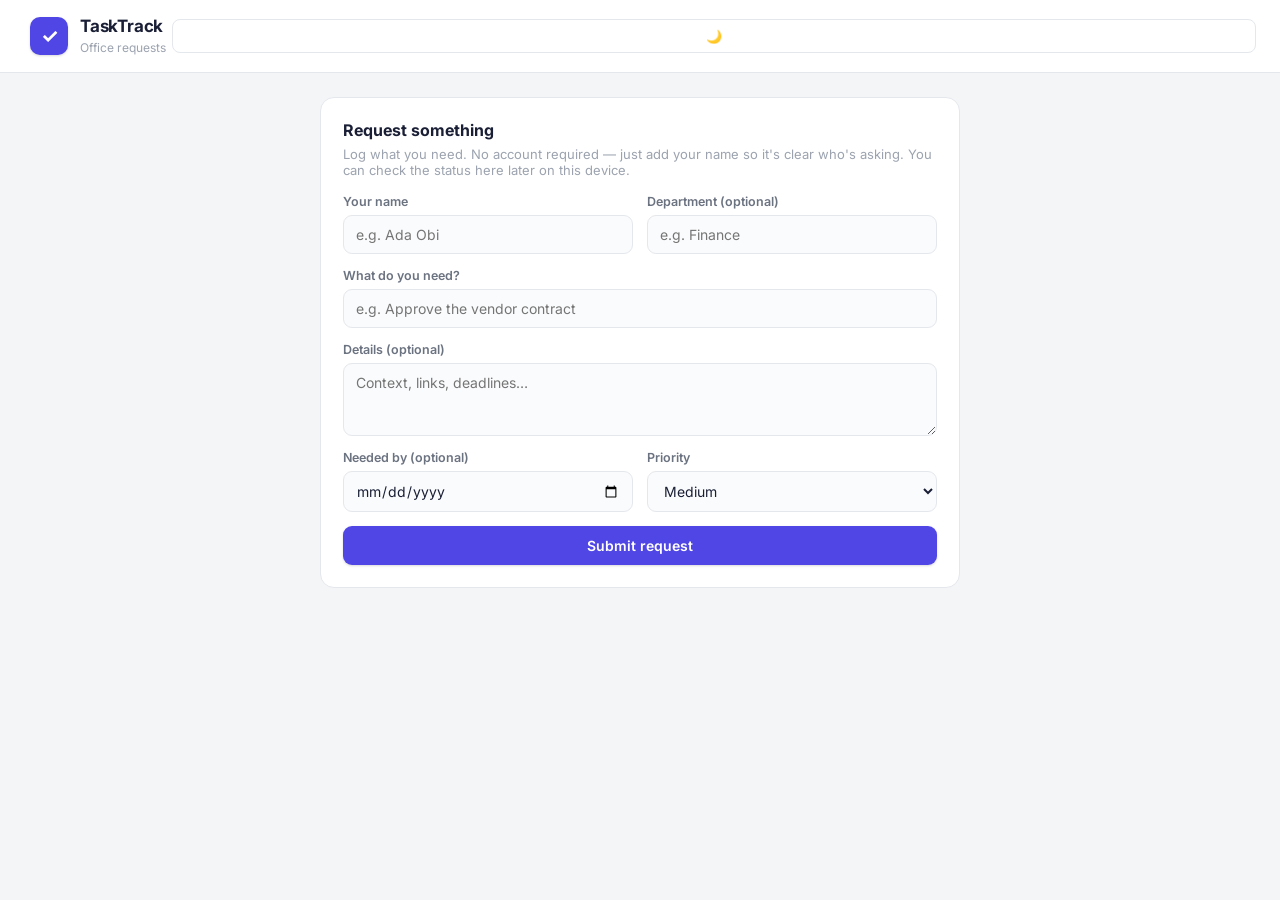
==== request.html @ f24ab940 "Add password login, public office request link, and dark mode Login friction: - Sessions persist, so" ====
<!DOCTYPE html>
<html lang="en">
<head>
  <meta charset="UTF-8" />
  <meta name="viewport" content="width=device-width, initial-scale=1.0" />
  <title>Submit a request — TaskTrack</title>
  <meta name="theme-color" content="#4f46e5" />
  <link rel="icon" href="icons/favicon-32.png" sizes="32x32" />
  <link rel="preconnect" href="https://fonts.googleapis.com" />
  <link rel="preconnect" href="https://fonts.gstatic.com" crossorigin />
  <link href="https://fonts.googleapis.com/css2?family=Inter:wght@400;500;600;700&display=swap" rel="stylesheet" />
  <link rel="stylesheet" href="styles.css" />
  <script>
    try {
      var t = localStorage.getItem("tasktrack.theme");
      if (t === "light" || t === "dark") document.documentElement.setAttribute("data-theme", t);
    } catch (e) {}
  </script>
</head>
<body>
  <div class="portal">
    <header class="portal-top">
      <div class="brand">
        <div class="brand-mark">✓</div>
        <div class="brand-text"><h1>TaskTrack</h1><span>Office requests</span></div>
      </div>
      <button class="ghost-btn theme-toggle" id="themeToggle" title="Toggle light/dark">🌙</button>
    </header>

    <div class="portal-body">
      <section class="portal-new">
        <h2>Request something</h2>
        <p class="portal-hint">Log what you need. No account required — just add your name so it's clear who's asking. You can check the status here later on this device.</p>
        <form id="requestForm">
          <div class="field-row">
            <label class="field">
              <span>Your name</span>
              <input type="text" id="rName" required placeholder="e.g. Ada Obi" autocomplete="name" />
            </label>
            <label class="field">
              <span>Department (optional)</span>
              <input type="text" id="rDept" placeholder="e.g. Finance" autocomplete="off" />
            </label>
          </div>
          <label class="field">
            <span>What do you need?</span>
            <input type="text" id="rTitle" required placeholder="e.g. Approve the vendor contract" autocomplete="off" />
          </label>
          <label class="field">
            <span>Details (optional)</span>
            <textarea id="rNotes" rows="3" placeholder="Context, links, deadlines…"></textarea>
          </label>
          <div class="field-row">
            <label class="field">
              <span>Needed by (optional)</span>
              <input type="date" id="rDue" />
            </label>
            <label class="field">
              <span>Priority</span>
              <select id="rPriority">
                <option value="low">Low</option>
                <option value="medium" selected>Medium</option>
                <option value="high">High</option>
              </select>
            </label>
          </div>
          <button type="submit" class="primary-btn wide" id="rSubmit">Submit request</button>
        </form>
        <p class="auth-msg" id="rMsg" hidden></p>
      </section>

      <section class="portal-list" id="trackSection" hidden>
        <h2>My requests (this device)</h2>
        <div id="trackList"></div>
      </section>
    </div>
  </div>

  <div class="toast" id="toast" hidden></div>

  <script src="vendor/supabase.js"></script>
  <script src="supabase-config.js"></script>
  <script src="request.js"></script>
</body>
</html>
---- styles.css ----
/* ============================================================
   TaskTrack — styles
   Dependency-free. Works by opening index.html directly.
   ============================================================ */

:root {
  --c-bg: #f4f5f7;
  --c-surface: #ffffff;
  --c-surface-2: #fafbfc;
  --c-border: #e4e7ec;
  --c-text: #1a1f36;
  --c-text-soft: #6b7280;
  --c-text-faint: #9ca3af;
  --c-accent: #4f46e5;
  --c-accent-soft: #eef2ff;

  --s-pending: #94a3b8;
  --s-inprogress: #3b82f6;
  --s-blocked: #ef4444;
  --s-onhold: #f59e0b;
  --s-completed: #22c55e;

  --p-high: #ef4444;
  --p-medium: #f59e0b;
  --p-low: #94a3b8;

  --shadow-sm: 0 1px 2px rgba(16, 24, 40, .06), 0 1px 3px rgba(16, 24, 40, .1);
  --shadow-md: 0 4px 12px rgba(16, 24, 40, .12);
  --radius: 12px;
}

/* Dark palette. Applied when the viewer's system prefers dark AND they haven't
   forced light, or when they've explicitly chosen dark via the toggle. */
@media (prefers-color-scheme: dark) {
  :root:not([data-theme="light"]) {
    --c-bg: #0f1117;
    --c-surface: #181b23;
    --c-surface-2: #1f232d;
    --c-border: #2a2f3a;
    --c-text: #e8eaed;
    --c-text-soft: #9aa1ad;
    --c-text-faint: #6b7280;
    --c-accent: #7c7bff;
    --c-accent-soft: #21243b;
    --shadow-sm: 0 1px 2px rgba(0, 0, 0, .3);
    --shadow-md: 0 6px 18px rgba(0, 0, 0, .45);
  }
}
:root[data-theme="dark"] {
  --c-bg: #0f1117;
  --c-surface: #181b23;
  --c-surface-2: #1f232d;
  --c-border: #2a2f3a;
  --c-text: #e8eaed;
  --c-text-soft: #9aa1ad;
  --c-text-faint: #6b7280;
  --c-accent: #7c7bff;
  --c-accent-soft: #21243b;
  --shadow-sm: 0 1px 2px rgba(0, 0, 0, .3);
  --shadow-md: 0 6px 18px rgba(0, 0, 0, .45);
}

* { box-sizing: border-box; margin: 0; padding: 0; }

/* The `hidden` attribute must always win over the display rules below
   (e.g. .modal-overlay/.board set display, which would otherwise beat it). */
[hidden] { display: none !important; }

html, body { height: 100%; }

body {
  font-family: "Inter", -apple-system, BlinkMacSystemFont, "Segoe UI", Roboto, sans-serif;
  background: var(--c-bg);
  color: var(--c-text);
  -webkit-font-smoothing: antialiased;
}

.app {
  display: grid;
  grid-template-columns: 250px 1fr;
  height: 100vh;
  overflow: hidden;
}

/* ===== Boot spinner ===== */
.boot {
  position: fixed; inset: 0; display: grid; place-items: center; gap: 18px;
  background: var(--c-bg); grid-auto-flow: row;
}
.boot-mark {
  width: 52px; height: 52px; border-radius: 14px; background: var(--c-accent);
  color: #fff; display: grid; place-items: center; font-size: 26px; font-weight: 700;
}
.spinner {
  width: 26px; height: 26px; border-radius: 50%;
  border: 3px solid var(--c-border); border-top-color: var(--c-accent);
  animation: spin .7s linear infinite;
}
@keyframes spin { to { transform: rotate(360deg); } }

/* ===== Auth screen ===== */
.auth-screen { position: fixed; inset: 0; display: grid; place-items: center; padding: 20px; background: var(--c-bg); }
.auth-card {
  background: var(--c-surface); border: 1px solid var(--c-border); border-radius: 16px;
  box-shadow: var(--shadow-md); padding: 32px; width: 100%; max-width: 380px;
  display: flex; flex-direction: column; gap: 20px;
}
.brand.center { flex-direction: column; text-align: center; gap: 12px; }
.brand.center .brand-text h1 { font-size: 22px; }
.brand.center .brand-text span { font-size: 13px; }
.auth-tabs { display: flex; background: var(--c-bg); border-radius: 9px; padding: 3px; }
.auth-tab { flex: 1; border: none; background: transparent; cursor: pointer; padding: 8px; border-radius: 7px; font-size: 13px; font-weight: 600; color: var(--c-text-soft); font-family: inherit; }
.auth-tab.active { background: var(--c-surface); color: var(--c-text); box-shadow: var(--shadow-sm); }
.auth-form { display: flex; flex-direction: column; gap: 14px; }
.primary-btn.wide { width: 100%; padding: 11px; }
.auth-msg { font-size: 13px; padding: 10px 12px; border-radius: 8px; margin: 0; }
.auth-msg.ok { background: rgba(34,197,94,.12); color: #16a34a; }
.auth-msg.err { background: rgba(239,68,68,.12); color: var(--s-blocked); }
.auth-hint { font-size: 12px; color: var(--c-text-faint); text-align: center; margin: 0; }

/* ===== Account block ===== */
.account {
  display: flex; align-items: center; gap: 10px; padding: 8px;
  border: 1px solid var(--c-border); border-radius: 10px; margin-bottom: 10px; background: var(--c-surface-2);
}
.account-avatar {
  width: 32px; height: 32px; border-radius: 50%; flex: none; background: var(--c-accent);
  color: #fff; display: grid; place-items: center; font-weight: 700; font-size: 14px;
}
.account-info { display: flex; flex-direction: column; min-width: 0; flex: 1; }
.account-email { font-size: 12.5px; font-weight: 600; overflow: hidden; text-overflow: ellipsis; white-space: nowrap; }
.account-role { font-size: 11px; color: var(--c-text-faint); }
.footer-actions { display: flex; gap: 8px; }
.upload-text { font-size: 14px; color: var(--c-text-soft); line-height: 1.5; margin: 0 0 4px; }
.notif-btn { width: 100%; margin-bottom: 10px; }
.theme-toggle { width: 100%; margin-top: 8px; }
.portal-account .theme-toggle, .portal-top .theme-toggle { width: auto; margin-top: 0; }

/* ===== Request / attention badges ===== */
.chip.request-chip { background: rgba(14,165,233,.14); color: #0284c7; }
.chip.attention-chip { background: rgba(249,115,22,.16); color: #ea580c; }
.card.flagged, .list-row.flagged { box-shadow: 0 0 0 2px rgba(249,115,22,.4); }

/* ===== People & roles ===== */
.people-hint { font-size: 13px; color: var(--c-text-soft); margin: 0 0 14px; }
.invite-form { display: flex; gap: 8px; margin-bottom: 8px; }
.invite-form input { flex: 1; min-width: 0; border: 1px solid var(--c-border); background: var(--c-surface-2); padding: 9px 11px; border-radius: 9px; font-size: 14px; font-family: inherit; color: var(--c-text); }
.invite-form select { border: 1px solid var(--c-border); background: var(--c-surface-2); border-radius: 9px; padding: 9px; font-size: 13px; font-family: inherit; color: var(--c-text); }
.invite-form input:focus, .invite-form select:focus { outline: none; border-color: var(--c-accent); }
.invite-hint { font-size: 12px; color: var(--c-text-faint); margin: 0 0 14px; }
.invite-list { display: flex; flex-direction: column; gap: 6px; margin-bottom: 10px; }
.invite-row { display: flex; align-items: center; gap: 10px; padding: 7px 10px; background: var(--c-accent-soft); border-radius: 8px; }
.invite-email { flex: 1; min-width: 0; font-size: 13px; font-weight: 500; overflow: hidden; text-overflow: ellipsis; white-space: nowrap; }
.invite-role-tag { font-size: 11px; font-weight: 700; color: var(--c-accent); text-transform: uppercase; letter-spacing: .3px; }
.people-subhead { font-size: 11px; text-transform: uppercase; letter-spacing: .5px; color: var(--c-text-faint); font-weight: 700; margin: 6px 0 8px; }
.people-list { display: flex; flex-direction: column; gap: 8px; max-height: 44vh; overflow-y: auto; }
.person-row { display: flex; align-items: center; gap: 12px; padding: 8px; border: 1px solid var(--c-border); border-radius: 10px; }
.person-info { flex: 1; min-width: 0; display: flex; flex-direction: column; }
.person-name { font-size: 13.5px; font-weight: 600; }
.person-email { font-size: 12px; color: var(--c-text-faint); overflow: hidden; text-overflow: ellipsis; white-space: nowrap; }
.you-tag { font-size: 10px; font-weight: 700; text-transform: uppercase; letter-spacing: .4px; color: var(--c-accent); background: var(--c-accent-soft); padding: 1px 6px; border-radius: 10px; margin-left: 4px; }
.person-role { border: 1px solid var(--c-border); background: var(--c-surface-2); border-radius: 8px; padding: 6px 8px; font-size: 13px; font-family: inherit; color: var(--c-text); }

/* ===== Requester portal ===== */
.portal { position: fixed; inset: 0; overflow-y: auto; background: var(--c-bg); }
.portal-top { display: flex; align-items: center; justify-content: space-between; padding: 16px 24px; background: var(--c-surface); border-bottom: 1px solid var(--c-border); }
.portal-account { display: flex; align-items: center; gap: 12px; }
.portal-body { max-width: 680px; margin: 0 auto; padding: 24px 20px 60px; display: flex; flex-direction: column; gap: 28px; }
.portal-new, .portal-list { background: var(--c-surface); border: 1px solid var(--c-border); border-radius: 14px; padding: 22px; }
.portal-new h2, .portal-list h2 { font-size: 16px; font-weight: 700; margin-bottom: 6px; }
.portal-hint { font-size: 13px; color: var(--c-text-faint); margin-bottom: 16px; }
.portal-new form { display: flex; flex-direction: column; gap: 14px; }
.request-row { display: flex; align-items: center; gap: 14px; padding: 14px 0; border-bottom: 1px solid var(--c-border); }
.request-row:last-child { border-bottom: none; }
.request-main { flex: 1; min-width: 0; }
.request-title { font-size: 14.5px; font-weight: 600; }
.request-row.done .request-title { text-decoration: line-through; color: var(--c-text-faint); }
.request-meta { display: flex; align-items: center; gap: 8px; margin-top: 8px; flex-wrap: wrap; }
.nudge-btn { flex: none; }
.status-badge { font-size: 11px; font-weight: 700; padding: 3px 10px; border-radius: 20px; text-transform: uppercase; letter-spacing: .3px; }
.status-badge.s-pending { background: rgba(148,163,184,.18); color: #64748b; }
.status-badge.s-inprogress { background: rgba(59,130,246,.15); color: #2563eb; }
.status-badge.s-blocked { background: rgba(239,68,68,.14); color: #dc2626; }
.status-badge.s-onhold { background: rgba(245,158,11,.16); color: #d97706; }
.status-badge.s-completed { background: rgba(34,197,94,.16); color: #16a34a; }

/* ===== Sidebar ===== */
.sidebar {
  background: var(--c-surface);
  border-right: 1px solid var(--c-border);
  display: flex;
  flex-direction: column;
  padding: 20px 14px;
  gap: 24px;
}

.brand { display: flex; align-items: center; gap: 12px; padding: 0 6px; }
.brand-mark {
  width: 38px; height: 38px; border-radius: 10px;
  background: var(--c-accent); color: #fff;
  display: grid; place-items: center;
  font-size: 20px; font-weight: 700;
  box-shadow: var(--shadow-sm);
}
.brand-text h1 { font-size: 17px; font-weight: 700; letter-spacing: -.2px; }
.brand-text span { font-size: 12px; color: var(--c-text-faint); }

.filters { display: flex; flex-direction: column; gap: 2px; }
.filters-label {
  font-size: 11px; text-transform: uppercase; letter-spacing: .6px;
  color: var(--c-text-faint); font-weight: 600; padding: 0 8px 6px;
}
.filters-label.with-action {
  display: flex; align-items: center; justify-content: space-between;
  padding: 14px 8px 6px;
}
.mini-btn {
  border: none; background: transparent; cursor: pointer;
  color: var(--c-text-faint); font-size: 16px; line-height: 1;
  padding: 2px 6px; border-radius: 6px; font-family: inherit;
}
.mini-btn:hover { background: var(--c-surface-2); color: var(--c-accent); }

.project-list { display: flex; flex-direction: column; gap: 2px; }
.project-row { display: flex; align-items: center; }
.project-row .project-btn { flex: 1; min-width: 0; }
.project-name { overflow: hidden; text-overflow: ellipsis; white-space: nowrap; }
.row-edit {
  border: none; background: transparent; cursor: pointer;
  color: var(--c-text-faint); font-size: 15px; line-height: 1;
  padding: 4px 8px; border-radius: 6px; font-family: inherit;
  opacity: 0; transition: opacity .12s;
}
.project-row:hover .row-edit { opacity: 1; }
.row-edit:hover { background: var(--c-surface-2); color: var(--c-text); }
.filter-btn {
  display: flex; align-items: center; gap: 10px;
  border: none; background: transparent; cursor: pointer;
  padding: 9px 10px; border-radius: 8px;
  font-size: 14px; color: var(--c-text-soft); font-weight: 500;
  font-family: inherit; text-align: left; width: 100%;
  transition: background .12s, color .12s;
}
.filter-btn:hover { background: var(--c-surface-2); }
.filter-btn.active { background: var(--c-accent-soft); color: var(--c-accent); font-weight: 600; }
.filter-btn .dot { width: 9px; height: 9px; border-radius: 50%; flex: none; }
.filter-btn .count {
  margin-left: auto; font-size: 12px; font-weight: 600;
  background: var(--c-bg); color: var(--c-text-soft);
  padding: 1px 8px; border-radius: 20px; min-width: 22px; text-align: center;
}
.filter-btn.active .count { background: var(--c-surface); color: var(--c-accent); }

.sidebar-footer { margin-top: auto; display: flex; flex-direction: column; }

/* ===== Buttons ===== */
.primary-btn {
  background: var(--c-accent); color: #fff; border: none;
  padding: 9px 16px; border-radius: 9px; cursor: pointer;
  font-size: 14px; font-weight: 600; font-family: inherit;
  box-shadow: var(--shadow-sm); transition: filter .12s, transform .05s;
}
.primary-btn:hover { filter: brightness(1.08); }
.primary-btn:active { transform: translateY(1px); }

.ghost-btn {
  background: var(--c-surface); color: var(--c-text-soft);
  border: 1px solid var(--c-border);
  padding: 8px 12px; border-radius: 8px; cursor: pointer;
  font-size: 13px; font-weight: 500; font-family: inherit; flex: 1;
  transition: background .12s;
}
.ghost-btn:hover { background: var(--c-surface-2); }

.danger-btn {
  background: transparent; color: var(--s-blocked);
  border: 1px solid transparent; padding: 8px 12px; border-radius: 8px;
  cursor: pointer; font-size: 13px; font-weight: 600; font-family: inherit;
}
.danger-btn:hover { background: rgba(239, 68, 68, .1); }

.icon-btn {
  background: transparent; border: none; cursor: pointer;
  font-size: 16px; color: var(--c-text-faint); padding: 6px;
  border-radius: 6px; line-height: 1;
}
.icon-btn:hover { background: var(--c-surface-2); color: var(--c-text); }

/* ===== Topbar ===== */
.main { display: flex; flex-direction: column; overflow: hidden; }
.topbar {
  display: flex; align-items: center; justify-content: space-between;
  padding: 16px 24px; border-bottom: 1px solid var(--c-border);
  background: var(--c-surface); gap: 16px; flex-wrap: wrap;
}
.topbar-left { display: flex; align-items: center; gap: 18px; }
#viewTitle { font-size: 20px; font-weight: 700; letter-spacing: -.3px; }

.view-toggle { display: flex; background: var(--c-bg); border-radius: 9px; padding: 3px; }
.toggle-btn {
  border: none; background: transparent; cursor: pointer;
  padding: 6px 12px; border-radius: 7px; font-size: 13px; font-weight: 600;
  color: var(--c-text-soft); font-family: inherit; transition: all .12s;
}
.toggle-btn.active { background: var(--c-surface); color: var(--c-text); box-shadow: var(--shadow-sm); }

.topbar-right { display: flex; align-items: center; gap: 12px; }
.search-wrap { position: relative; }
.search-icon {
  position: absolute; left: 11px; top: 50%; transform: translateY(-50%);
  color: var(--c-text-faint); font-size: 15px;
}
#search {
  border: 1px solid var(--c-border); background: var(--c-surface-2);
  padding: 9px 12px 9px 32px; border-radius: 9px; font-size: 14px;
  font-family: inherit; color: var(--c-text); width: 220px; transition: border .12s;
}
#search:focus { outline: none; border-color: var(--c-accent); background: var(--c-surface); }

/* ===== Board ===== */
.board {
  flex: 1; display: flex; gap: 16px; padding: 20px 24px;
  overflow-x: auto; overflow-y: hidden; align-items: flex-start;
}
.column {
  background: var(--c-surface-2); border: 1px solid var(--c-border);
  border-radius: var(--radius); width: 288px; flex: none;
  display: flex; flex-direction: column; max-height: 100%;
}
.column.drag-over { border-color: var(--c-accent); background: var(--c-accent-soft); }
.column-head {
  display: flex; align-items: center; gap: 8px;
  padding: 14px 14px 10px; font-size: 13px; font-weight: 700;
  text-transform: uppercase; letter-spacing: .4px;
}
.column-head .status-dot { width: 10px; height: 10px; border-radius: 50%; }
.column-head .col-count {
  margin-left: auto; font-size: 12px; color: var(--c-text-faint);
  background: var(--c-bg); padding: 1px 8px; border-radius: 20px; font-weight: 600;
}
.column-body {
  padding: 4px 10px 10px; overflow-y: auto; display: flex;
  flex-direction: column; gap: 10px; flex: 1; min-height: 40px;
}
.col-empty {
  color: var(--c-text-faint); font-size: 12.5px; text-align: center;
  padding: 18px 8px; border: 1.5px dashed var(--c-border); border-radius: 8px;
}

/* ===== Card ===== */
.card {
  background: var(--c-surface); border: 1px solid var(--c-border);
  border-radius: 10px; padding: 12px; cursor: grab;
  box-shadow: var(--shadow-sm); transition: box-shadow .12s, transform .05s;
  border-left: 3px solid var(--c-border);
}
.card:hover { box-shadow: var(--shadow-md); }
.card:active { cursor: grabbing; }
.card.dragging { opacity: .5; }
.card.prio-high { border-left-color: var(--p-high); }
.card.prio-medium { border-left-color: var(--p-medium); }
.card.prio-low { border-left-color: var(--p-low); }

.card-title { font-size: 14px; font-weight: 600; line-height: 1.35; margin-bottom: 6px; }
.card.done .card-title { text-decoration: line-through; color: var(--c-text-faint); }
.card-notes {
  font-size: 12.5px; color: var(--c-text-soft); line-height: 1.4;
  margin-bottom: 10px; display: -webkit-box; -webkit-line-clamp: 2;
  -webkit-box-orient: vertical; overflow: hidden;
}
.card-meta { display: flex; align-items: center; gap: 6px; flex-wrap: wrap; }
.chip {
  font-size: 11px; font-weight: 600; padding: 2px 8px; border-radius: 20px;
  display: inline-flex; align-items: center; gap: 4px;
}
.chip.project-chip {
  background: color-mix(in srgb, var(--pc) 15%, transparent);
  color: var(--pc);
}
/* Fallback for browsers without color-mix support. */
@supports not (color: color-mix(in srgb, red, blue)) {
  .chip.project-chip { background: var(--c-bg); color: var(--pc); }
}
.chip.due { background: var(--c-bg); color: var(--c-text-soft); }
.chip.due.overdue { background: rgba(239, 68, 68, .12); color: var(--s-blocked); }
.chip.due.today { background: rgba(245, 158, 11, .14); color: #d97706; }
.chip.prio { text-transform: capitalize; }
.chip.prio.high { background: rgba(239, 68, 68, .12); color: var(--p-high); }
.chip.prio.medium { background: rgba(245, 158, 11, .14); color: #d97706; }
.chip.prio.low { background: var(--c-bg); color: var(--c-text-soft); }

/* ===== List view ===== */
.list-view { flex: 1; overflow-y: auto; padding: 20px 24px; }
.list-group { margin-bottom: 22px; }
.list-group-head {
  display: flex; align-items: center; gap: 9px; margin-bottom: 10px;
  font-size: 13px; font-weight: 700; text-transform: uppercase; letter-spacing: .4px;
  color: var(--c-text-soft);
}
.list-group-head .status-dot { width: 10px; height: 10px; border-radius: 50%; }
.list-group-head .col-count { color: var(--c-text-faint); font-weight: 600; }
.list-row {
  display: flex; align-items: center; gap: 14px;
  background: var(--c-surface); border: 1px solid var(--c-border);
  border-radius: 10px; padding: 12px 14px; margin-bottom: 8px;
  cursor: pointer; transition: box-shadow .12s; border-left: 3px solid var(--c-border);
}
.list-row:hover { box-shadow: var(--shadow-sm); }
.list-row.prio-high { border-left-color: var(--p-high); }
.list-row.prio-medium { border-left-color: var(--p-medium); }
.list-row.prio-low { border-left-color: var(--p-low); }
.list-check {
  width: 20px; height: 20px; border-radius: 6px; border: 2px solid var(--c-border);
  flex: none; cursor: pointer; display: grid; place-items: center;
  color: transparent; font-size: 12px; transition: all .12s;
}
.list-check:hover { border-color: var(--s-completed); }
.list-row.done .list-check { background: var(--s-completed); border-color: var(--s-completed); color: #fff; }
.list-main { flex: 1; min-width: 0; }
.list-title { font-size: 14px; font-weight: 600; }
.list-row.done .list-title { text-decoration: line-through; color: var(--c-text-faint); }
.list-sub { font-size: 12px; color: var(--c-text-faint); margin-top: 2px; }
.list-meta { display: flex; align-items: center; gap: 8px; flex: none; }

.empty-state {
  text-align: center; color: var(--c-text-faint); padding: 60px 20px;
}
.empty-state .big { font-size: 40px; margin-bottom: 10px; }
.empty-state p { font-size: 14px; }

/* ===== Modal ===== */
.modal-overlay {
  position: fixed; inset: 0; background: rgba(16, 24, 40, .5);
  display: grid; place-items: center; padding: 20px; z-index: 50;
  backdrop-filter: blur(2px);
}
.modal {
  background: var(--c-surface); border-radius: 16px; width: 100%; max-width: 480px;
  box-shadow: var(--shadow-md); overflow: hidden;
  animation: pop .16s ease;
}
@keyframes pop { from { transform: scale(.96); opacity: 0; } to { transform: scale(1); opacity: 1; } }
.modal-head {
  display: flex; align-items: center; justify-content: space-between;
  padding: 18px 20px; border-bottom: 1px solid var(--c-border);
}
.modal-head h3 { font-size: 16px; font-weight: 700; }
.modal-body { padding: 20px; display: flex; flex-direction: column; gap: 16px; }
.field { display: flex; flex-direction: column; gap: 6px; }
.field > span { font-size: 12.5px; font-weight: 600; color: var(--c-text-soft); }
.field input, .field textarea, .field select {
  border: 1px solid var(--c-border); background: var(--c-surface-2);
  padding: 10px 12px; border-radius: 9px; font-size: 14px;
  font-family: inherit; color: var(--c-text); width: 100%; resize: vertical;
}
.field input:focus, .field textarea:focus, .field select:focus {
  outline: none; border-color: var(--c-accent); background: var(--c-surface);
}
.field-row { display: grid; grid-template-columns: 1fr 1fr; gap: 14px; }
.modal-sm { max-width: 380px; }
.swatches { display: flex; gap: 8px; flex-wrap: wrap; }
.swatch {
  width: 28px; height: 28px; border-radius: 8px; cursor: pointer;
  border: 2px solid transparent; padding: 0;
  box-shadow: inset 0 0 0 1px rgba(0,0,0,.08);
}
.swatch.sel { border-color: var(--c-text); }
.modal-foot { display: flex; align-items: center; gap: 10px; margin-top: 4px; }
.modal-foot .spacer { flex: 1; }

/* ===== Toast ===== */
.toast {
  position: fixed; bottom: 24px; left: 50%; transform: translateX(-50%);
  background: var(--c-text); color: var(--c-surface);
  padding: 11px 20px; border-radius: 10px; font-size: 13.5px; font-weight: 500;
  box-shadow: var(--shadow-md); z-index: 100; animation: rise .2s ease;
}
@keyframes rise { from { transform: translate(-50%, 10px); opacity: 0; } to { transform: translate(-50%, 0); opacity: 1; } }

/* ===== Scrollbars ===== */
.column-body::-webkit-scrollbar, .list-view::-webkit-scrollbar, .board::-webkit-scrollbar { height: 8px; width: 8px; }
.column-body::-webkit-scrollbar-thumb, .list-view::-webkit-scrollbar-thumb, .board::-webkit-scrollbar-thumb {
  background: var(--c-border); border-radius: 20px;
}

/* ===== Responsive ===== */
@media (max-width: 760px) {
  .app { grid-template-columns: 1fr; }
  .sidebar {
    flex-direction: row; align-items: center; overflow-x: auto;
    padding: 12px; gap: 12px;
  }
  .brand-text, .filters-label, .sidebar-footer { display: none; }
  .filters { flex-direction: row; }
  .filter-btn { white-space: nowrap; }
  .filter-btn .count { display: none; }
  .topbar { padding: 12px 16px; }
  #search { width: 140px; }
  .field-row { grid-template-columns: 1fr; }
}
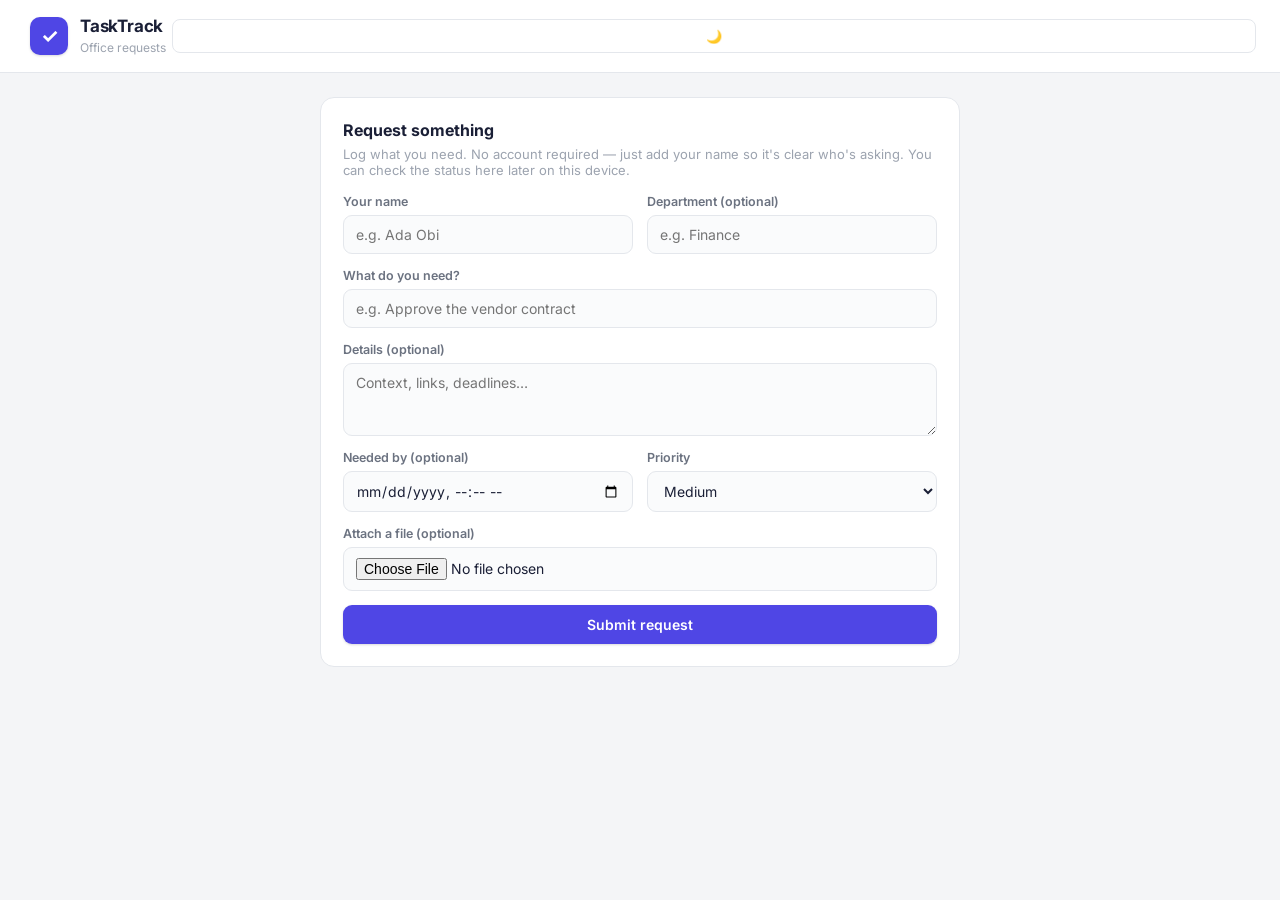
==== commit ad19816a: "Add task assignment, due time, comment threads, and attachments Assignment: tasks gain an assignee (" ====
--- a/request.html
+++ b/request.html
@@ -5,17 +5,12 @@
   <meta name="viewport" content="width=device-width, initial-scale=1.0" />
   <title>Submit a request — TaskTrack</title>
   <meta name="theme-color" content="#4f46e5" />
-  <link rel="icon" href="icons/favicon-32.png" sizes="32x32" />
+  <link rel="icon" href="/icons/favicon-32.png" sizes="32x32" />
   <link rel="preconnect" href="https://fonts.googleapis.com" />
   <link rel="preconnect" href="https://fonts.gstatic.com" crossorigin />
   <link href="https://fonts.googleapis.com/css2?family=Inter:wght@400;500;600;700&display=swap" rel="stylesheet" />
-  <link rel="stylesheet" href="styles.css" />
-  <script>
-    try {
-      var t = localStorage.getItem("tasktrack.theme");
-      if (t === "light" || t === "dark") document.documentElement.setAttribute("data-theme", t);
-    } catch (e) {}
-  </script>
+  <link rel="stylesheet" href="/styles.css" />
+  <script src="/theme-init.js"></script>
 </head>
 <body>
   <div class="portal">
@@ -53,7 +48,7 @@
           <div class="field-row">
             <label class="field">
               <span>Needed by (optional)</span>
-              <input type="date" id="rDue" />
+              <input type="datetime-local" id="rDue" />
             </label>
             <label class="field">
               <span>Priority</span>
@@ -64,13 +59,25 @@
               </select>
             </label>
           </div>
+          <label class="field">
+            <span>Attach a file (optional)</span>
+            <input type="file" id="rFile" />
+          </label>
           <button type="submit" class="primary-btn wide" id="rSubmit">Submit request</button>
         </form>
         <p class="auth-msg" id="rMsg" hidden></p>
+        <div class="track-link" id="trackLinkBox" hidden>
+          <p class="track-link-label">🔖 Save this link to check your request (and send reminders) from any device:</p>
+          <div class="track-link-row">
+            <input type="text" id="trackLinkInput" readonly />
+            <button type="button" class="ghost-btn" id="trackLinkCopy">Copy</button>
+          </div>
+        </div>
       </section>
 
       <section class="portal-list" id="trackSection" hidden>
-        <h2>My requests (this device)</h2>
+        <h2>My requests</h2>
+        <p class="track-hint">Requests you submit on this device show here. Open a saved tracking link to add one from another device.</p>
         <div id="trackList"></div>
       </section>
     </div>
@@ -78,8 +85,8 @@
 
   <div class="toast" id="toast" hidden></div>
 
-  <script src="vendor/supabase.js"></script>
-  <script src="supabase-config.js"></script>
-  <script src="request.js"></script>
+  <script src="/vendor/supabase.js"></script>
+  <script src="/supabase-config.js"></script>
+  <script src="/request.js"></script>
 </body>
 </html>
--- a/styles.css
+++ b/styles.css
@@ -97,6 +97,7 @@
   animation: spin .7s linear infinite;
 }
 @keyframes spin { to { transform: rotate(360deg); } }
+.spinning { animation: spin .8s linear infinite; }
 
 /* ===== Auth screen ===== */
 .auth-screen { position: fixed; inset: 0; display: grid; place-items: center; padding: 20px; background: var(--c-bg); }
@@ -117,6 +118,13 @@
 .auth-msg.ok { background: rgba(34,197,94,.12); color: #16a34a; }
 .auth-msg.err { background: rgba(239,68,68,.12); color: var(--s-blocked); }
 .auth-hint { font-size: 12px; color: var(--c-text-faint); text-align: center; margin: 0; }
+.linklike { display: block; margin: -4px auto 0; border: none; background: none; padding: 4px; cursor: pointer; font: inherit; font-size: 13px; color: var(--c-accent); text-decoration: underline; }
+.linklike:hover { opacity: .8; }
+.track-link { margin-top: 12px; padding: 12px; border: 1px solid var(--c-border); border-radius: 10px; background: var(--c-bg); }
+.track-link-label { margin: 0 0 8px; font-size: 12.5px; color: var(--c-text-soft); }
+.track-link-row { display: flex; gap: 8px; }
+.track-link-row input { flex: 1; min-width: 0; font-size: 12.5px; padding: 8px 10px; border: 1px solid var(--c-border); border-radius: 8px; background: var(--c-surface); color: var(--c-text); }
+.track-hint { margin: 0 0 10px; font-size: 12px; color: var(--c-text-faint); }
 
 /* ===== Account block ===== */
 .account {
@@ -177,6 +185,17 @@
 .request-row.done .request-title { text-decoration: line-through; color: var(--c-text-faint); }
 .request-meta { display: flex; align-items: center; gap: 8px; margin-top: 8px; flex-wrap: wrap; }
 .nudge-btn { flex: none; }
+.request-row.col { flex-direction: column; align-items: stretch; }
+.request-toprow { display: flex; align-items: center; gap: 14px; }
+.thread-toggle { align-self: flex-start; margin: 8px 0 0; }
+.mini-thread { margin-top: 8px; padding: 10px; border: 1px solid var(--c-border); border-radius: 10px; background: var(--c-bg); }
+.mini-list { display: flex; flex-direction: column; gap: 8px; max-height: 200px; overflow-y: auto; margin-bottom: 8px; font-size: 13px; }
+.mini-item.sys { font-size: 12px; color: var(--c-text-faint); font-style: italic; }
+.mini-when { font-size: 11px; color: var(--c-text-faint); margin-left: 4px; }
+.mini-empty { font-size: 12.5px; color: var(--c-text-faint); }
+.mini-compose { display: flex; gap: 8px; }
+.mini-compose input { flex: 1; min-width: 0; border: 1px solid var(--c-border); background: var(--c-surface); padding: 8px 10px; border-radius: 8px; font: inherit; font-size: 13px; color: var(--c-text); }
+.mini-compose input:focus { outline: none; border-color: var(--c-accent); }
 .status-badge { font-size: 11px; font-weight: 700; padding: 3px 10px; border-radius: 20px; text-transform: uppercase; letter-spacing: .3px; }
 .status-badge.s-pending { background: rgba(148,163,184,.18); color: #64748b; }
 .status-badge.s-inprogress { background: rgba(59,130,246,.15); color: #2563eb; }
@@ -285,6 +304,7 @@
   border-radius: 6px; line-height: 1;
 }
 .icon-btn:hover { background: var(--c-surface-2); color: var(--c-text); }
+.icon-btn.danger:hover { background: rgba(239, 68, 68, .12); color: var(--s-blocked); }
 
 /* ===== Topbar ===== */
 .main { display: flex; flex-direction: column; overflow: hidden; }
@@ -422,6 +442,8 @@
 .list-sub { font-size: 12px; color: var(--c-text-faint); margin-top: 2px; }
 .list-meta { display: flex; align-items: center; gap: 8px; flex: none; }
 
+.restore-btn { flex: none; font-size: 12.5px; padding: 6px 12px; }
+
 .empty-state {
   text-align: center; color: var(--c-text-faint); padding: 60px 20px;
 }
@@ -458,6 +480,30 @@
 }
 .field-row { display: grid; grid-template-columns: 1fr 1fr; gap: 14px; }
 .modal-sm { max-width: 380px; }
+
+/* Assignee chip */
+.chip.assignee-chip { background: rgba(139,92,246,.14); color: #7c3aed; }
+
+/* Task extras: attachments + activity thread */
+.task-extra { border-top: 1px solid var(--c-border); gap: 18px; padding-top: 16px; }
+.task-section-head { font-size: 12.5px; font-weight: 700; color: var(--c-text-soft); margin-bottom: 8px; text-transform: uppercase; letter-spacing: .03em; }
+.att-list { display: flex; flex-direction: column; gap: 6px; margin-bottom: 8px; }
+.att-item { display: flex; align-items: center; gap: 8px; width: 100%; text-align: left; border: 1px solid var(--c-border); background: var(--c-surface-2); color: var(--c-text); padding: 8px 10px; border-radius: 8px; cursor: pointer; font: inherit; font-size: 13px; }
+.att-item:hover { border-color: var(--c-accent); }
+.att-item .att-name { flex: 1; min-width: 0; overflow: hidden; text-overflow: ellipsis; white-space: nowrap; }
+.att-item .att-size { color: var(--c-text-faint); font-size: 12px; }
+.upload-inline { display: inline-flex; align-items: center; gap: 6px; cursor: pointer; font-size: 13px; font-weight: 600; color: var(--c-accent); padding: 6px 2px; }
+.thread-list { display: flex; flex-direction: column; gap: 10px; max-height: 240px; overflow-y: auto; margin-bottom: 10px; }
+.thread-empty { font-size: 13px; color: var(--c-text-faint); padding: 4px 0; }
+.thread-item { font-size: 13px; }
+.thread-item.sys .thread-meta { font-size: 12px; color: var(--c-text-faint); font-style: italic; }
+.thread-head { display: flex; gap: 8px; align-items: baseline; }
+.thread-author { font-weight: 700; }
+.thread-meta { font-size: 11.5px; color: var(--c-text-faint); }
+.thread-msg { margin-top: 2px; color: var(--c-text); white-space: pre-wrap; overflow-wrap: anywhere; }
+.thread-compose { display: flex; gap: 8px; }
+.thread-compose input { flex: 1; min-width: 0; border: 1px solid var(--c-border); background: var(--c-surface-2); padding: 9px 11px; border-radius: 9px; font: inherit; font-size: 13.5px; color: var(--c-text); }
+.thread-compose input:focus { outline: none; border-color: var(--c-accent); }
 .swatches { display: flex; gap: 8px; flex-wrap: wrap; }
 .swatch {
   width: 28px; height: 28px; border-radius: 8px; cursor: pointer;
@@ -477,6 +523,16 @@
 }
 @keyframes rise { from { transform: translate(-50%, 10px); opacity: 0; } to { transform: translate(-50%, 0); opacity: 1; } }
 
+/* "Update available" banner */
+.update-banner {
+  position: fixed; left: 50%; transform: translateX(-50%); bottom: 24px; z-index: 120;
+  background: var(--c-accent); color: #fff; border: none; cursor: pointer;
+  padding: 12px 20px; border-radius: 24px; font-size: 13.5px; font-weight: 600;
+  font-family: inherit; box-shadow: var(--shadow-md); animation: rise .2s ease;
+}
+.update-banner:hover { filter: brightness(1.08); }
+@media (max-width: 760px) { .update-banner { bottom: 78px; } }  /* clear the bottom nav */
+
 /* ===== Scrollbars ===== */
 .column-body::-webkit-scrollbar, .list-view::-webkit-scrollbar, .board::-webkit-scrollbar { height: 8px; width: 8px; }
 .column-body::-webkit-scrollbar-thumb, .list-view::-webkit-scrollbar-thumb, .board::-webkit-scrollbar-thumb {
@@ -484,17 +540,90 @@
 }
 
 /* ===== Responsive ===== */
+.theme-top { font-size: 17px; }
+.refresh-btn { font-size: 17px; }   /* stays visible on mobile (unlike .theme-top) */
+
+/* ===== Mobile bottom navigation + sheet (shown only on small screens) ===== */
+.mobile-nav { display: none; }
+.sheet-overlay { display: none; }
+
 @media (max-width: 760px) {
+  /* Single column, no sidebar — a real app shell with a bottom tab bar. */
   .app { grid-template-columns: 1fr; }
-  .sidebar {
-    flex-direction: row; align-items: center; overflow-x: auto;
-    padding: 12px; gap: 12px;
-  }
-  .brand-text, .filters-label, .sidebar-footer { display: none; }
-  .filters { flex-direction: row; }
-  .filter-btn { white-space: nowrap; }
-  .filter-btn .count { display: none; }
-  .topbar { padding: 12px 16px; }
-  #search { width: 140px; }
+  .sidebar { display: none; }
+  .topbar { padding: 10px 14px; }
+  #viewTitle { font-size: 18px; }
+  .theme-top, #newTaskBtn { display: none; }   /* handled by the bottom nav */
+  #search { width: 100%; }
+  .search-wrap { flex: 1; }
+  .topbar-right { flex: 1; }
   .field-row { grid-template-columns: 1fr; }
-}
+
+  /* keep content clear of the fixed bottom bar */
+  .board, .list-view { padding-bottom: 86px; }
+  .board { padding-left: 14px; padding-right: 14px; }
+  .list-view { padding-left: 14px; padding-right: 14px; }
+
+  .mobile-nav {
+    display: flex; align-items: center; justify-content: space-around;
+    position: fixed; left: 0; right: 0; bottom: 0; z-index: 40;
+    height: 62px; padding-bottom: env(safe-area-inset-bottom, 0);
+    background: var(--c-surface); border-top: 1px solid var(--c-border);
+    box-shadow: 0 -2px 10px rgba(16,24,40,.06);
+  }
+  .mnav-btn {
+    flex: 1; display: flex; flex-direction: column; align-items: center; gap: 3px;
+    border: none; background: transparent; cursor: pointer; font-family: inherit;
+    color: var(--c-text-faint); padding: 8px 0; position: relative;
+  }
+  .mnav-btn.active { color: var(--c-accent); }
+  .mnav-ico { font-size: 19px; line-height: 1; }
+  .mnav-label { font-size: 10.5px; font-weight: 600; }
+  .mnav-badge {
+    position: absolute; top: 2px; right: 24%; background: var(--s-blocked); color: #fff;
+    font-size: 9px; font-weight: 700; min-width: 15px; height: 15px; border-radius: 10px;
+    display: grid; place-items: center; padding: 0 3px;
+  }
+  .mnav-fab {
+    flex: none; width: 54px; height: 54px; border-radius: 50%; border: none; cursor: pointer;
+    background: var(--c-accent); color: #fff; font-size: 26px; font-weight: 400;
+    margin-top: -22px; box-shadow: var(--shadow-md); font-family: inherit;
+  }
+
+  /* Bottom sheet ("More") */
+  .sheet-overlay {
+    display: block; position: fixed; inset: 0; z-index: 60;
+    background: rgba(16,24,40,.5); backdrop-filter: blur(2px);
+  }
+  .sheet-overlay[hidden] { display: none; }
+  .sheet {
+    position: absolute; left: 0; right: 0; bottom: 0;
+    background: var(--c-surface); border-radius: 18px 18px 0 0;
+    padding: 8px 16px calc(20px + env(safe-area-inset-bottom, 0));
+    max-height: 82vh; overflow-y: auto; animation: sheetUp .2s ease;
+  }
+  @keyframes sheetUp { from { transform: translateY(100%); } to { transform: translateY(0); } }
+  .sheet-handle { width: 40px; height: 4px; border-radius: 3px; background: var(--c-border); margin: 6px auto 14px; }
+  .sheet-section { margin-bottom: 14px; }
+  .sheet-row-head {
+    display: flex; align-items: center; justify-content: space-between;
+    font-size: 11px; text-transform: uppercase; letter-spacing: .5px;
+    color: var(--c-text-faint); font-weight: 700; padding: 0 4px 8px;
+  }
+  .sheet-actions { display: grid; grid-template-columns: 1fr 1fr; gap: 8px; }
+  .sheet-actions .ghost-btn { text-align: left; }
+
+  /* Search gets its own row so it isn't cramped next to the view toggle. */
+  .topbar-left { flex: 1; }
+  .topbar-right { flex-basis: 100%; }
+
+  /* List rows: keep the title readable, wrap the chips onto their own line. */
+  .list-row { flex-wrap: wrap; gap: 12px; }
+  .list-meta { flex-basis: 100%; margin-left: 42px; margin-top: 6px; flex-wrap: wrap; }
+
+  /* Bigger, easy-to-tap complete checkbox on touch screens. */
+  .list-check {
+    width: 30px; height: 30px; font-size: 16px; border-radius: 9px;
+    touch-action: manipulation;
+  }
+}
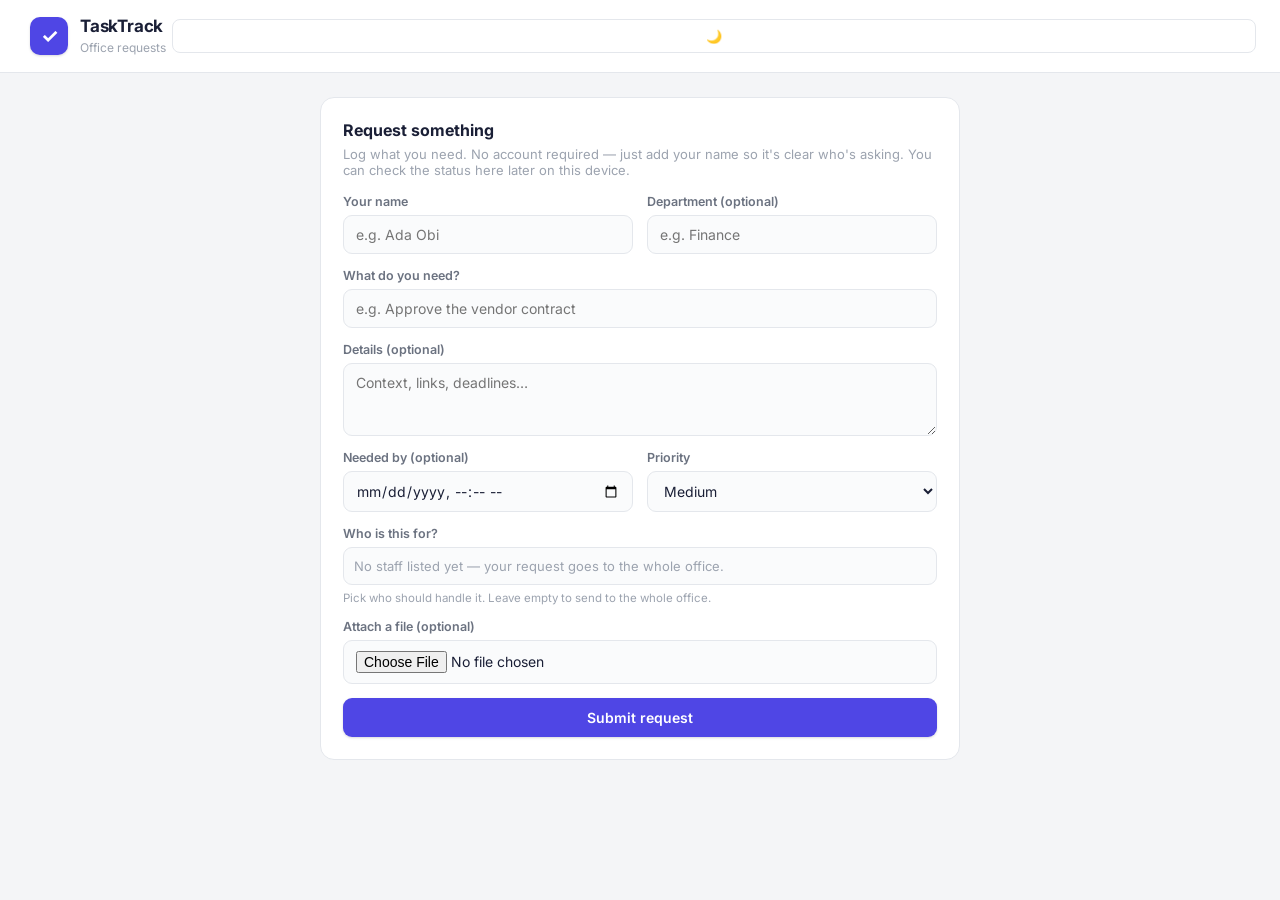
==== commit 8dd153f8: "Multi-assignee, request recipients, and a Settings page - Tasks can be assigned to multiple staff vi" ====
--- a/request.html
+++ b/request.html
@@ -59,6 +59,11 @@
               </select>
             </label>
           </div>
+          <div class="field">
+            <span>Who is this for?</span>
+            <div id="rRecipients" class="check-group"><span class="check-empty">Loading staff…</span></div>
+            <small class="field-help">Pick who should handle it. Leave empty to send to the whole office.</small>
+          </div>
           <label class="field">
             <span>Attach a file (optional)</span>
             <input type="file" id="rFile" />
--- a/styles.css
+++ b/styles.css
@@ -211,6 +211,9 @@
   flex-direction: column;
   padding: 20px 14px;
   gap: 24px;
+  min-height: 0;          /* allow the column to shrink within the 100vh grid */
+  overflow-y: auto;       /* scroll when views + projects exceed the height */
+  overscroll-behavior: contain;
 }
 
 .brand { display: flex; align-items: center; gap: 12px; padding: 0 6px; }
@@ -458,13 +461,15 @@
 }
 .modal {
   background: var(--c-surface); border-radius: 16px; width: 100%; max-width: 480px;
-  box-shadow: var(--shadow-md); overflow: hidden;
+  box-shadow: var(--shadow-md); overflow-x: hidden; overflow-y: auto;
+  max-height: calc(100dvh - 40px);
   animation: pop .16s ease;
 }
 @keyframes pop { from { transform: scale(.96); opacity: 0; } to { transform: scale(1); opacity: 1; } }
 .modal-head {
   display: flex; align-items: center; justify-content: space-between;
   padding: 18px 20px; border-bottom: 1px solid var(--c-border);
+  position: sticky; top: 0; background: var(--c-surface); z-index: 2;
 }
 .modal-head h3 { font-size: 16px; font-weight: 700; }
 .modal-body { padding: 20px; display: flex; flex-direction: column; gap: 16px; }
@@ -481,8 +486,25 @@
 .field-row { display: grid; grid-template-columns: 1fr 1fr; gap: 14px; }
 .modal-sm { max-width: 380px; }
 
-/* Assignee chip */
+/* Assignee / recipient chips */
 .chip.assignee-chip { background: rgba(139,92,246,.14); color: #7c3aed; }
+.chip.recipient-chip { background: rgba(20,184,166,.16); color: #0d9488; }
+
+/* Checkbox group (assignees / recipients) */
+.check-group { display: flex; flex-direction: column; gap: 2px; max-height: 180px; overflow-y: auto; border: 1px solid var(--c-border); border-radius: 9px; padding: 6px; background: var(--c-surface-2); }
+.check-item { display: flex; align-items: center; gap: 9px; padding: 7px 8px; border-radius: 7px; cursor: pointer; font-size: 13.5px; }
+.check-item:hover { background: var(--c-surface); }
+.check-item input { width: 17px; height: 17px; flex: none; accent-color: var(--c-accent); }
+.check-empty { font-size: 13px; color: var(--c-text-faint); padding: 4px; }
+.field-help { font-size: 11.5px; color: var(--c-text-faint); }
+
+/* Settings rows */
+.setting-row { display: flex; align-items: center; gap: 14px; padding: 14px 0; border-bottom: 1px solid var(--c-border); }
+.setting-row:last-child { border-bottom: none; }
+.setting-text { flex: 1; min-width: 0; }
+.setting-name { font-size: 14px; font-weight: 600; }
+.setting-sub { font-size: 12px; color: var(--c-text-faint); margin-top: 2px; }
+.setting-actions { display: flex; gap: 8px; flex: none; }
 
 /* Task extras: attachments + activity thread */
 .task-extra { border-top: 1px solid var(--c-border); gap: 18px; padding-top: 16px; }
